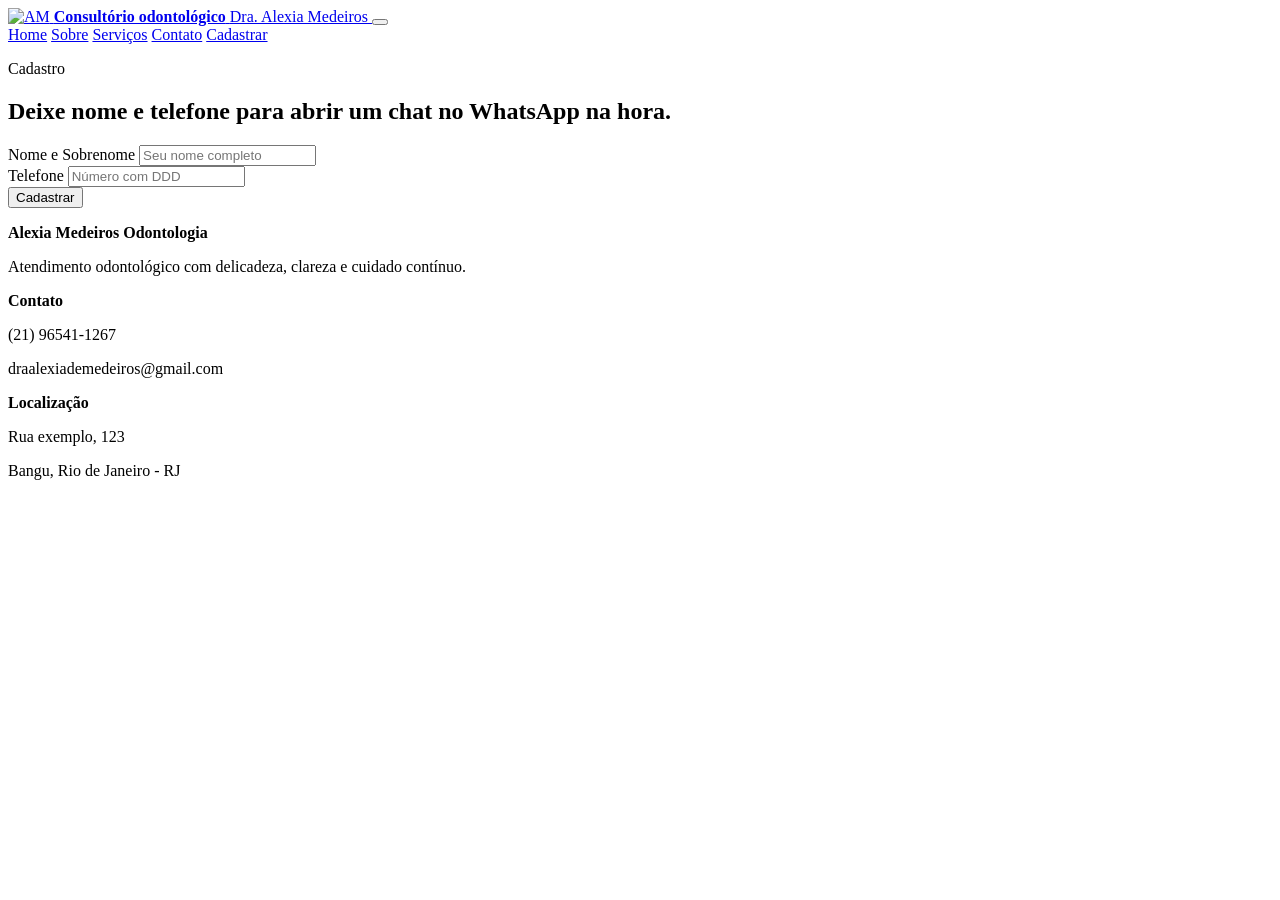
==== cadastro.html @ e9006f95 "Add files via upload" ====
<!DOCTYPE html>
<html lang="pt-BR">
<head>
  <meta charset="UTF-8">
  <meta name="viewport" content="width=device-width, initial-scale=1.0">
  <meta name="description" content="Cadastro rápido para receber mensagem no WhatsApp assim que você se cadastrar.">
  <title>Cadastro — Alexia Medeiros Odontologia</title>
  <link rel="preconnect" href="https://fonts.googleapis.com">
  <link rel="preconnect" href="https://fonts.gstatic.com" crossorigin>
  <link href="https://fonts.googleapis.com/css2?family=Manrope:wght@400;500;600;700;800&family=Prata&display=swap" rel="stylesheet">
  <link rel="stylesheet" href="css/style.css">
</head>
<body data-page="cadastro">
  <header class="site-header">
    <div class="container nav-shell">
      <a class="brand" href="index.html" aria-label="Alexa Medeiros Odontologia">
        <img src="images/alexialogo.jpeg" alt="AM" class="brand-mark">
        <span class="brand-text">
          <strong>Consultório odontológico</strong>
          <span>Dra. Alexia Medeiros</span>
        </span>
      </a>
      <button class="nav-toggle" type="button" aria-expanded="false" aria-controls="site-nav" aria-label="Abrir menu">
        <span></span>
        <span></span>
      </button>
      <nav class="site-nav" id="site-nav" aria-label="Principal">
        <a href="index.html" data-nav="home">Home</a>
        <a href="sobre.html" data-nav="sobre">Sobre</a>
        <a href="servicos.html" data-nav="servicos">Serviços</a>
        <a href="contato.html" data-nav="contato">Contato</a>
        <a href="cadastro.html" data-nav="cadastro" class="button--nav">Cadastrar</a>
      </nav>
    </div>
  </header>

  <main>
    <section class="section section-soft">
      <div class="container">
        <div class="section-heading reveal">
          <p class="eyebrow">Cadastro</p>
          <h2>Deixe nome e telefone para abrir um chat no WhatsApp na hora.</h2>
        </div>

        <div class="form-card reveal">
          <form id="cadastro-form" class="site-form">
            <div class="field">
              <label for="cadastro-nome">Nome e Sobrenome</label>
              <input id="cadastro-nome" name="nome" type="text" required placeholder="Seu nome completo">
            </div>
            <div class="field">
              <label for="cadastro-telefone">Telefone</label>
              <input id="cadastro-telefone" name="telefone" type="tel" required placeholder="Número com DDD">
            </div>
            <div class="field">
              <button type="submit" class="button">Cadastrar</button>
            </div>
            <p id="cadastro-feedback" class="form-feedback"></p>
          </form>

        
        </div>
      </div>
    </section>
  </main>

  <footer class="site-footer">
    <div class="container footer-grid">
      <div>
        <strong>Alexia Medeiros Odontologia</strong>
        <p>Atendimento odontológico com delicadeza, clareza e cuidado contínuo.</p>
      </div>
      <div>
        <strong>Contato</strong>
        <p>(21) 96541-1267</p>
        <p>draalexiademedeiros@gmail.com</p>
      </div>
      <div>
        <strong>Localização</strong>
        <p>Rua exemplo, 123</p>
        <p>Bangu, Rio de Janeiro - RJ</p>
      </div>
    </div>
  </footer>

  <script src="js/site-config.js"></script>
  <script src="js/script.js"></script>
</body>
</html>
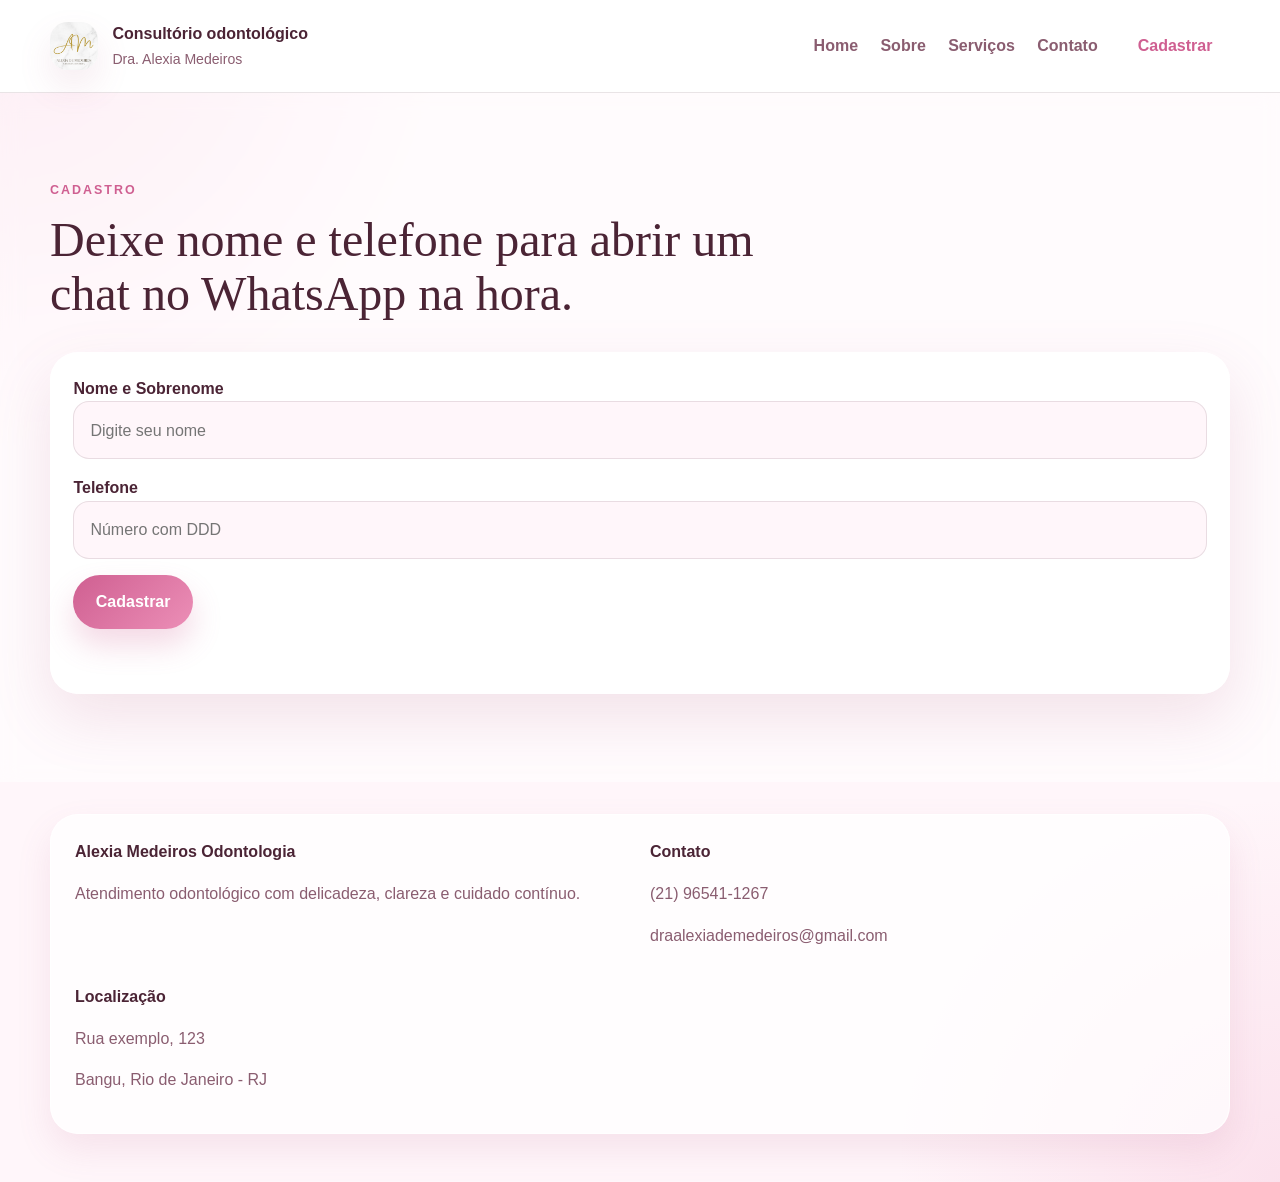
==== commit c0b6548b: "Update cadastro.html" ====
--- a/cadastro.html
+++ b/cadastro.html
@@ -46,7 +46,7 @@
           <form id="cadastro-form" class="site-form">
             <div class="field">
               <label for="cadastro-nome">Nome e Sobrenome</label>
-              <input id="cadastro-nome" name="nome" type="text" required placeholder="Seu nome completo">
+              <input id="cadastro-nome" name="nome" type="text" required placeholder="Digite seu nome">
             </div>
             <div class="field">
               <label for="cadastro-telefone">Telefone</label>
--- a/css/style.css
+++ b/css/style.css
@@ -0,0 +1,213 @@
+:root {
+  --bg: #fff6fa;
+  --surface: #ffffff;
+  --surface-soft: #fff0f6;
+  --text: #4b2435;
+  --muted: #8a5d70;
+  --line: rgba(75, 36, 53, 0.12);
+  --primary: #ec8fb7;
+  --primary-deep: #cf5f91;
+  --accent: #f7c0d9;
+  --shadow: 0 24px 60px rgba(181, 91, 132, 0.16);
+  --shadow-soft: 0 16px 35px rgba(181, 91, 132, 0.12);
+  --radius: 28px;
+  --container: 1180px;
+  --header-height: 92px;
+}
+
+body.theme-dark {
+  --bg: #111116;
+  --surface: #1c1c22;
+  --surface-soft: #25252d;
+  --text: #f1f1f7;
+  --muted: #c4b8ca;
+  --line: rgba(255, 255, 255, 0.08);
+  --primary: #ec8fb7;
+  --primary-deep: #cf5f91;
+  --accent: #f7c0d9;
+  --shadow: 0 24px 60px rgba(0, 0, 0, 0.35);
+  --shadow-soft: 0 16px 35px rgba(0, 0, 0, 0.25);
+}
+
+
+* { box-sizing: border-box; }
+html { scroll-behavior: smooth; }
+body {
+  margin: 0;
+  min-width: 320px;
+  font-family: "Manrope", sans-serif;
+  color: var(--text);
+  background:
+    radial-gradient(circle at top left, rgba(247, 192, 217, 0.55), transparent 28rem),
+    radial-gradient(circle at bottom right, rgba(236, 143, 183, 0.2), transparent 24rem),
+    var(--bg);
+  line-height: 1.6;
+}
+body::before {
+  content: "";
+  position: fixed;
+  inset: 0;
+  background-image: linear-gradient(rgba(255, 255, 255, 0.25) 1px, transparent 1px), linear-gradient(90deg, rgba(255, 255, 255, 0.25) 1px, transparent 1px);
+  background-size: 42px 42px;
+  opacity: 0.3;
+  pointer-events: none;
+  z-index: -1;
+}
+img { max-width: 100%; display: block; }
+a { color: inherit; text-decoration: none; }
+button, input, select, textarea { font: inherit; }
+.container { width: min(calc(100% - 2rem), var(--container)); margin: 0 auto; }
+.section { padding: 4.5rem 0; }
+.section-soft { background: rgba(255, 255, 255, 0.56); backdrop-filter: blur(10px); }
+.page-main { padding-top: var(--header-height); }
+.site-header {
+  position: sticky; top: 0; z-index: 20;
+  background: var(--surface); backdrop-filter: blur(0);
+  border-bottom: 1px solid var(--line);
+}
+.nav-shell { min-height: var(--header-height); display: flex; align-items: center; justify-content: space-between; gap: 1rem; }
+.brand { display: inline-flex; align-items: center; gap: 0.9rem; min-width: 0; }
+.brand-mark {
+  width: 3rem; height: 3rem; display: inline-block; border-radius: 1.1rem; overflow: hidden;
+  background: transparent; box-shadow: var(--shadow-soft);
+}
+.brand-mark img { width: 100%; height: 100%; object-fit: contain; display: block; }
+.brand-text { display: grid; gap: 0.1rem; font-size: 0.88rem; color: var(--muted); }
+.brand-text strong { font-size: 1rem; color: var(--text); }
+.site-nav {
+  position: fixed; top: calc(var(--header-height) - 0.2rem); left: 1rem; right: 1rem; display: grid; gap: 0.75rem;
+  padding: 1rem; border-radius: 1.4rem; background: rgba(255, 255, 255, 0.95); border: 1px solid rgba(255, 255, 255, 0.8);
+  box-shadow: var(--shadow-soft); opacity: 0; transform: translateY(-10px); pointer-events: none;
+  transition: opacity 0.25s ease, transform 0.25s ease;
+}
+.site-nav a { color: var(--muted); font-weight: 600; transition: color 0.25s ease, transform 0.25s ease; }
+.site-nav a:hover, .site-nav a.active { color: var(--primary-deep); }
+.site-nav a:not(.button--nav):hover { transform: translateX(4px); }
+.site-nav.is-open { opacity: 1; transform: translateY(0); pointer-events: auto; }
+.nav-toggle {
+  width: 3rem; height: 3rem; display: inline-flex; flex-direction: column; justify-content: center; gap: 0.35rem;
+  border: 0; border-radius: 1rem; background: var(--surface); box-shadow: var(--shadow-soft); cursor: pointer;
+}
+.nav-toggle span { width: 1.2rem; height: 2px; margin: 0 auto; background: var(--text); border-radius: 999px; transition: transform 0.25s ease, opacity 0.25s ease; }
+.nav-toggle.is-open span:first-child { transform: translateY(3px) rotate(45deg); }
+.nav-toggle.is-open span:last-child { transform: translateY(-4px) rotate(-45deg); }
+.eyebrow { margin: 0 0 0.75rem; color: var(--primary-deep); text-transform: uppercase; letter-spacing: 0.16em; font-size: 0.78rem; font-weight: 800; }
+h1, h2, h3 { margin: 0; line-height: 1.12; }
+h1, h2 { font-family: "Prata", serif; font-weight: 400; }
+h1 { font-size: clamp(2.4rem, 7vw, 4.9rem); }
+h2 { font-size: clamp(1.9rem, 5vw, 3rem); }
+h3 { font-size: 1.2rem; }
+p, li { color: var(--muted); }
+.lead { font-size: 1.06rem; max-width: 58ch; }
+.hero { padding-top: calc(var(--header-height) + 2rem); }
+.hero-grid, .split-layout, .contact-layout, .booking-layout, .page-hero__grid { display: grid; gap: 2rem; }
+.hero-actions { display: flex; flex-wrap: wrap; gap: 0.9rem; margin: 2rem 0 1.5rem; }
+.button {
+  display: inline-flex; align-items: center; justify-content: center; gap: 0.5rem; min-height: 3.25rem; padding: 0.9rem 1.4rem;
+  border: 0; border-radius: 999px; background: linear-gradient(135deg, var(--primary-deep), var(--primary)); color: #fff;
+  font-weight: 700; box-shadow: 0 16px 30px rgba(207, 95, 145, 0.24); cursor: pointer;
+  transition: transform 0.25s ease, box-shadow 0.25s ease, filter 0.25s ease;
+}
+.button:hover { transform: translateY(-2px); box-shadow: 0 18px 34px rgba(207, 95, 145, 0.3); filter: saturate(1.06); }
+.button:disabled { opacity: 0.7; cursor: wait; transform: none; }
+.button--ghost { background: transparent; color: var(--primary-deep); border: 1px solid rgba(207, 95, 145, 0.2); box-shadow: none; }
+.button--nav {
+  display: inline-flex;
+  align-items: center;
+  justify-content: center;
+  min-height: 2.75rem;
+  padding-inline: 1.1rem;
+}
+.button--whatsapp { width: 100%; background: #25d366; color: #fff; border: 1px solid transparent; }
+.button--whatsapp:hover { filter: brightness(0.95); }
+.chat-box { display: grid; gap: 0.9rem; padding: 1.2rem; border: 1px solid rgba(37, 211, 102, 0.24); border-radius: 1.2rem; background: rgba(37, 211, 102, 0.08); margin-top: 1rem; }
+.chat-box strong { color: #166534; }
+.chat-box p { margin: 0; color: #15472d; }
+.hero-points, .check-list { padding: 0; margin: 0; list-style: none; display: grid; gap: 0.7rem; }
+.hero-points li, .check-list li { position: relative; padding-left: 1.5rem; }
+.hero-points li::before, .check-list li::before {
+  content: ""; position: absolute; left: 0; top: 0.58rem; width: 0.55rem; height: 0.55rem; border-radius: 999px;
+  background: linear-gradient(135deg, var(--primary), var(--accent)); box-shadow: 0 0 0 6px rgba(236, 143, 183, 0.16);
+}
+.hero-card, .portrait-panel, .form-card, .feature-card, .service-card, .info-card, .timeline-card, .cta-band {
+  background: rgba(255, 255, 255, 0.9); border: 1px solid rgba(255, 255, 255, 0.85); border-radius: var(--radius); box-shadow: var(--shadow);
+}
+.hero-card, .portrait-panel { padding: 1rem; }
+.image-frame {
+  position: relative; overflow: hidden; border-radius: 22px;
+  background: radial-gradient(circle at top, rgba(255, 255, 255, 0.95), rgba(247, 221, 232, 0.9)), #fdf2f7;
+  box-shadow: inset 0 0 0 1px rgba(255, 255, 255, 0.9), 0 26px 44px rgba(181, 91, 132, 0.14);
+}
+.image-frame img { width: 100%; height: 100%; object-fit: cover; }
+.image-frame--hero { aspect-ratio: 4 / 4.2; }
+.image-frame--portrait { aspect-ratio: 4 / 4.8; }
+.image-frame--large { max-width: 28rem; margin-inline: auto; }
+.hero-badge, .portrait-note { margin-top: 1rem; padding: 1rem 1.1rem; border-radius: 1.2rem; background: var(--surface-soft); }
+.hero-badge strong, .portrait-note strong, .contact-item strong, .footer-grid strong { display: block; margin-bottom: 0.2rem; color: var(--text); }
+.section-heading { max-width: 48rem; margin-bottom: 2rem; }
+.feature-grid, .services-grid, .gallery-grid, .info-columns, .timeline-grid, .footer-grid { display: grid; gap: 1.25rem; }
+.feature-card, .service-card, .info-card, .timeline-card { padding: 1.5rem; transition: transform 0.28s ease, box-shadow 0.28s ease; }
+.feature-card:hover, .service-card:hover, .timeline-card:hover, .gallery-card:hover { transform: translateY(-6px); box-shadow: 0 24px 45px rgba(181, 91, 132, 0.16); }
+.service-card { min-height: 14.5rem; }
+.text-link { display: inline-flex; margin-top: 1.2rem; color: var(--primary-deep); font-weight: 700; }
+.gallery-grid { grid-template-columns: 1fr; }
+.gallery-grid--dense { gap: 1rem; }
+.gallery-card { overflow: hidden; margin: 0; border-radius: 1.8rem; box-shadow: var(--shadow-soft); transition: transform 0.32s ease, box-shadow 0.32s ease; }
+.gallery-card img { width: 100%; aspect-ratio: 4 / 3; object-fit: cover; transition: transform 0.5s ease; }
+.gallery-card:hover img { transform: scale(1.06); }
+.cta-band { padding: 1.6rem; display: grid; gap: 1.2rem; align-items: center; }
+.contact-list { display: grid; gap: 1rem; margin-top: 2rem; }
+.contact-item { padding: 1rem 1.2rem; background: rgba(255, 255, 255, 0.72); border: 1px solid rgba(255, 255, 255, 0.82); border-radius: 1.2rem; }
+.site-form { display: grid; gap: 1rem; }
+.site-form label { display: grid; gap: 0.45rem; color: var(--text); font-weight: 700; }
+.site-form input, .site-form select, .site-form textarea {
+  width: 100%; padding: 0.95rem 1rem; border-radius: 1rem; border: 1px solid var(--line); background: rgba(255, 246, 250, 0.9);
+  color: var(--text); outline: 0; transition: border-color 0.2s ease, box-shadow 0.2s ease, background 0.2s ease;
+}
+.site-form input:focus, .site-form select:focus, .site-form textarea:focus { border-color: var(--primary); box-shadow: 0 0 0 4px rgba(236, 143, 183, 0.16); background: #fff; }
+.site-form textarea { resize: vertical; min-height: 7.5rem; }
+.form-card { padding: 1.4rem; }
+.form-feedback { min-height: 1.6rem; margin: 0; font-weight: 700; }
+.form-feedback.is-success { color: #9e2f62; }
+.form-feedback.is-error { color: #af4c4c; }
+.timeline-card span {
+  display: inline-grid; place-items: center; width: 2.5rem; height: 2.5rem; margin-bottom: 1rem; border-radius: 0.9rem;
+  background: var(--surface-soft); color: var(--primary-deep); font-weight: 800;
+}
+.site-footer { padding: 2rem 0 3rem; }
+.footer-grid { padding: 1.5rem; background: rgba(255, 255, 255, 0.72); border: 1px solid rgba(255, 255, 255, 0.75); border-radius: var(--radius); box-shadow: var(--shadow-soft); }
+.reveal { opacity: 0; transform: translateY(28px); transition: opacity 0.7s ease, transform 0.7s ease; }
+.reveal-delay { transition-delay: 0.12s; }
+.reveal.is-visible { opacity: 1; transform: translateY(0); }
+@media (min-width: 720px) {
+  .feature-grid, .services-grid, .timeline-grid, .footer-grid { grid-template-columns: repeat(2, minmax(0, 1fr)); }
+  .gallery-grid { grid-template-columns: repeat(2, minmax(0, 1fr)); }
+  .cta-band { grid-template-columns: 1.8fr auto; }
+  .info-columns { grid-template-columns: repeat(2, minmax(0, 1fr)); }
+}
+@media (min-width: 960px) {
+  .section { padding: 5.5rem 0; }
+  .nav-toggle { display: none; }
+  .site-nav {
+    position: static; display: flex; align-items: center; gap: 1.4rem; padding: 0; border: 0; box-shadow: none;
+    background: transparent; opacity: 1; transform: none; pointer-events: auto;
+  }
+  .site-nav a:not(.button--nav) { position: relative; }
+  .site-nav a:not(.button--nav)::after {
+    content: ""; position: absolute; left: 0; bottom: -0.35rem; width: 100%; height: 2px; transform: scaleX(0); transform-origin: left;
+    background: linear-gradient(90deg, var(--primary-deep), var(--accent)); transition: transform 0.25s ease;
+  }
+  .site-nav a:not(.button--nav):hover::after, .site-nav a.active:not(.button--nav)::after { transform: scaleX(1); }
+  .hero-grid, .split-layout, .contact-layout, .booking-layout, .page-hero__grid { grid-template-columns: repeat(2, minmax(0, 1fr)); align-items: center; }
+  .feature-grid { grid-template-columns: repeat(3, minmax(0, 1fr)); }
+  .services-grid { grid-template-columns: repeat(3, minmax(0, 1fr)); }
+  .gallery-grid { grid-template-columns: repeat(3, minmax(0, 1fr)); }
+  .gallery-grid--dense { grid-template-columns: repeat(4, minmax(0, 1fr)); }
+}
+@media (prefers-reduced-motion: reduce) {
+  html { scroll-behavior: auto; }
+  *, *::before, *::after { animation: none !important; transition: none !important; }
+  .reveal { opacity: 1; transform: none; }
+}
+
+
